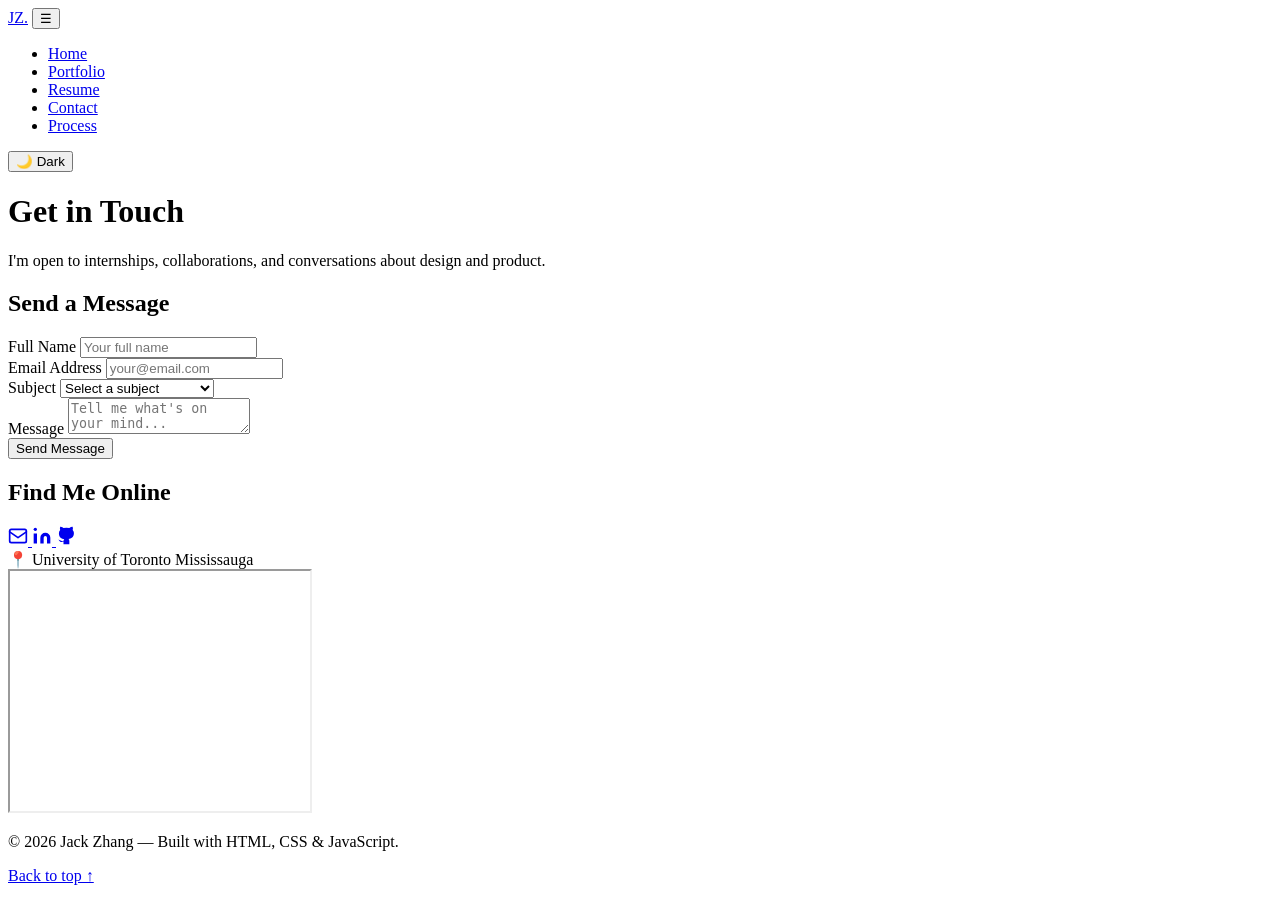
==== contact.html @ 409fe3df "Add contact.html for user communication" ====
<!DOCTYPE html>
<html lang="en">
<head>
  <meta charset="UTF-8" />
  <meta name="viewport" content="width=device-width, initial-scale=1.0" />
  <title>Contact | Jack Zhang</title>
  <link rel="stylesheet" href="css/style.css" />
</head>
<body>

  <nav class="navbar">
    <div class="nav-container">
      <a href="index.html" class="nav-logo">JZ<span class="logo-dot">.</span></a>
      <button class="hamburger" id="hamburger" aria-label="Open navigation menu">&#9776;</button>
      <ul class="nav-links" id="nav-links">
        <li><a href="index.html">Home</a></li>
        <li><a href="portfolio.html">Portfolio</a></li>
        <li><a href="resume.html">Resume</a></li>
        <li><a href="contact.html" class="active">Contact</a></li>
        <li><a href="process.html">Process</a></li>
      </ul>
      <button class="dark-toggle" id="darkToggle">🌙 Dark</button>
    </div>
  </nav>

  <main class="page-wrapper">
    <div class="page-hero">
      <div class="container">
        <h1>Get in Touch</h1>
        <p>I'm open to internships, collaborations, and conversations about design and product.</p>
      </div>
    </div>

    <section class="section">
      <div class="container">
        <div class="contact-layout">

          <!-- LEFT: Form -->
          <div>
            <h2 class="resume-section-title">Send a Message</h2>
            <form class="contact-form" id="contact-form" action="#" method="post" novalidate>

              <div class="form-group">
                <label for="name">Full Name</label>
                <input type="text" id="name" name="name" placeholder="Your full name" required aria-required="true" />
              </div>

              <div class="form-group">
                <label for="email">Email Address</label>
                <input type="email" id="email" name="email" placeholder="your@email.com" required aria-required="true" />
              </div>

              <div class="form-group">
                <label for="subject">Subject</label>
                <select id="subject" name="subject" required aria-required="true">
                  <option value="" disabled selected>Select a subject</option>
                  <option value="internship">Internship Opportunity</option>
                  <option value="collaboration">Collaboration</option>
                  <option value="freelance">Freelance Project</option>
                  <option value="other">Other</option>
                </select>
              </div>

              <div class="form-group">
                <label for="message">Message</label>
                <textarea id="message" name="message" placeholder="Tell me what's on your mind..." required aria-required="true"></textarea>
              </div>

              <button type="submit" class="btn btn-primary">Send Message</button>
            </form>
          </div>

          <!-- RIGHT: Logo icons + map -->
          <div class="contact-info">
            <h2 class="resume-section-title">Find Me Online</h2>

            <!-- Logo-only icon links, no padding cards -->
            <div class="contact-icons-row">

              <!-- Email -->
              <!-- Email -->
                <a href="mailto:Azhejack@gmail.com" class="contact-icon-link" title="Email: Azhejack@gmail.com" aria-label="Send email to Azhejack@gmail.com">
                <svg xmlns="http://www.w3.org/2000/svg" width="20" height="20" viewBox="0 0 24 24" fill="none" stroke="currentColor" stroke-width="2" stroke-linecap="round" stroke-linejoin="round">
                  <rect x="2" y="4" width="20" height="16" rx="2"/>
                  <path d="M22 7l-10 7L2 7"/>
                </svg>
                </a>

              <!-- LinkedIn -->
              <a href="https://www.linkedin.com/in/jingzhe-zhang-9014a931b" target="_blank" rel="noopener" class="contact-icon-link" title="LinkedIn" aria-label="Visit LinkedIn profile">
                <!-- LinkedIn SVG -->
                <svg xmlns="http://www.w3.org/2000/svg" width="20" height="20" viewBox="0 0 24 24" fill="currentColor" aria-hidden="true">
                  <path d="M16 8a6 6 0 0 1 6 6v7h-4v-7a2 2 0 0 0-2-2 2 2 0 0 0-2 2v7h-4v-7a6 6 0 0 1 6-6z"/>
                  <rect x="2" y="9" width="4" height="12"/>
                  <circle cx="4" cy="4" r="2"/>
                </svg>
              </a>

              <!-- GitHub -->
              <a href="https://github.com/JazheZhang" target="_blank" rel="noopener" class="contact-icon-link" title="GitHub" aria-label="Visit GitHub profile">
                <!-- GitHub SVG -->
                <svg xmlns="http://www.w3.org/2000/svg" width="20" height="20" viewBox="0 0 24 24" fill="currentColor" aria-hidden="true">
                  <path d="M9 19c-5 1.5-5-2.5-7-3m14 6v-3.87a3.37 3.37 0 0 0-.94-2.61c3.14-.35 6.44-1.54 6.44-7A5.44 5.44 0 0 0 20 4.77 5.07 5.07 0 0 0 19.91 1S18.73.65 16 2.48a13.38 13.38 0 0 0-7 0C6.27.65 5.09 1 5.09 1A5.07 5.07 0 0 0 5 4.77a5.44 5.44 0 0 0-1.5 3.78c0 5.42 3.3 6.61 6.44 7A3.37 3.37 0 0 0 9 18.13V22"/>
                </svg>
              </a>

            </div>

            <!-- Embedded Google Map -->
            <div class="contact-embed">
              <div class="embed-label">&#128205; University of Toronto Mississauga</div>
              <iframe
                src="https://www.google.com/maps/embed?pb=!1m18!1m12!1m3!1d2889.0!2d-79.6634!3d43.5489!2m3!1f0!2f0!3f0!3m2!1i1024!2i768!4f13.1!3m3!1m2!1s0x882b47c4b3e7b1d3%3A0x6b5c7b5e8e8e8e8e!2sUniversity%20of%20Toronto%20Mississauga!5e0!3m2!1sen!2sca!4v1"
                height="240"
                allowfullscreen=""
                loading="lazy"
                referrerpolicy="no-referrer-when-downgrade"
                title="Map showing University of Toronto Mississauga campus location"
              ></iframe>
            </div>

          </div>
        </div>
      </div>
    </section>
  </main>

  <footer class="footer">
    <p>&copy; 2026 Jack Zhang &mdash; Built with HTML, CSS &amp; JavaScript.</p>
    <a href="#" class="footer-top">Back to top &uarr;</a>
  </footer>

<script src="js/script.js"></script>
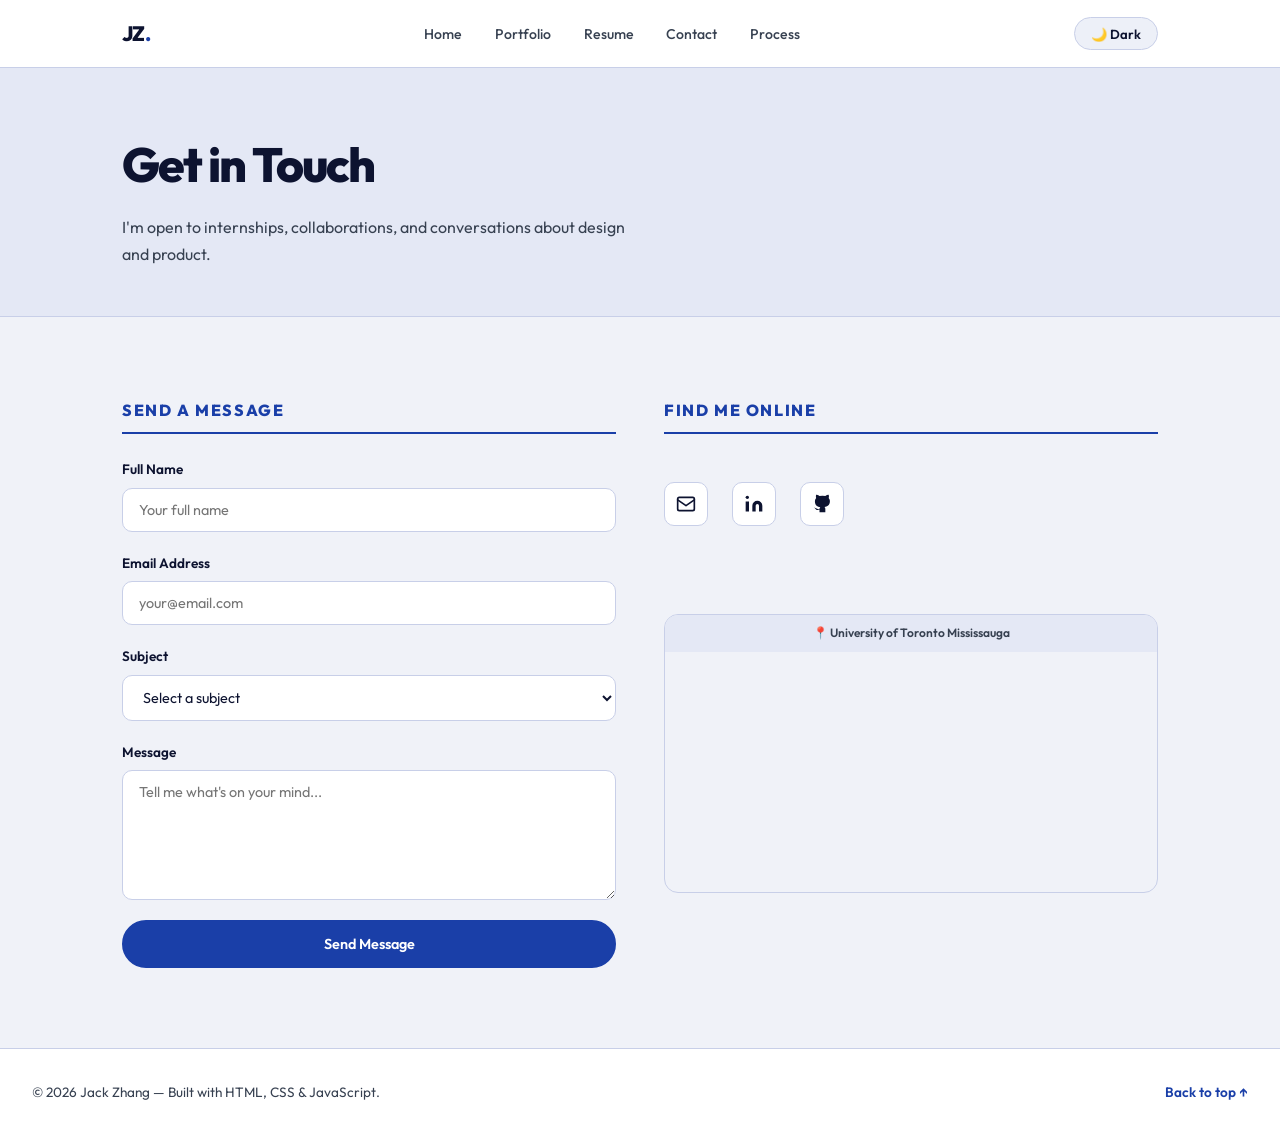
==== commit 30e691f2: "Update stylesheet and script links in contact.html" ====
--- a/contact.html
+++ b/contact.html
@@ -4,7 +4,7 @@
   <meta charset="UTF-8" />
   <meta name="viewport" content="width=device-width, initial-scale=1.0" />
   <title>Contact | Jack Zhang</title>
-  <link rel="stylesheet" href="css/style.css" />
+<link rel="stylesheet" href="style.css" />
 </head>
 <body>
 
@@ -130,4 +130,4 @@
     <a href="#" class="footer-top">Back to top &uarr;</a>
   </footer>
 
-<script src="js/script.js"></script>
+<script src="script.js"></script>
--- a/style.css
+++ b/style.css
@@ -0,0 +1,1350 @@
+/* ============================================
+   style.css — Jack Zhang Portfolio
+   All styles for the entire website
+   ============================================ */
+
+/* --- Google Font --- */
+@import url('https://fonts.googleapis.com/css2?family=Outfit:wght@300;400;500;600;700;800&display=swap');
+
+/* --- CSS Variables (Light Mode Default) --- */
+:root {
+  --bg:           #f0f2f8;
+  --bg-alt:       #e4e8f5;
+  --surface:      #ffffff;
+  --border:       #c8cfe8;
+  --accent:       #1a3fa8;
+  --accent-hover: #163391;
+  --accent-light: rgba(26, 63, 168, 0.08);
+  --text:         #0d1330;
+  --text-muted:   #374151;
+  --radius:       14px;
+  --nav-height:   68px;
+  --font:         'Outfit', system-ui, sans-serif;
+  --shadow:       0 4px 20px rgba(13, 19, 48, 0.08);
+}
+
+/* --- Dark Mode --- */
+body.dark {
+  --bg:           #080c14;
+  --bg-alt:       #0f1526;
+  --surface:      #0d1220;
+  --border:       #1a2236;
+  --accent:       #7aaeff;
+  --accent-hover: #5b95f7;
+  --accent-light: rgba(122, 174, 255, 0.08);
+  --text:         #f0f2f7;
+  --text-muted:   #aab4cc;
+  --shadow:       0 4px 20px rgba(0, 0, 0, 0.3);
+}
+
+/* --- Reset & Base --- */
+*, *::before, *::after {
+  box-sizing: border-box;
+  margin: 0;
+  padding: 0;
+}
+
+html { scroll-behavior: smooth; }
+
+body {
+  background-color: var(--bg);
+  color: var(--text);
+  font-family: var(--font);
+  font-size: 16px;
+  line-height: 1.7;
+  transition: background-color 0.3s, color 0.3s;
+}
+
+a { text-decoration: none; color: inherit; }
+ul { list-style: none; }
+img { max-width: 100%; display: block; }
+
+.container {
+  max-width: 1100px;
+  margin: 0 auto;
+  padding: 0 2rem;
+}
+
+/* ============================================
+   NAVBAR (shared across all pages)
+   ============================================ */
+.navbar {
+  position: fixed;
+  top: 0; left: 0; right: 0;
+  height: var(--nav-height);
+  background-color: var(--surface);
+  border-bottom: 1px solid var(--border);
+  z-index: 100;
+  transition: background-color 0.3s, border-color 0.3s;
+}
+
+.nav-container {
+  max-width: 1100px;
+  margin: 0 auto;
+  padding: 0 2rem;
+  height: 100%;
+  display: flex;
+  align-items: center;
+  justify-content: space-between;
+  gap: 1rem;
+}
+
+.nav-logo {
+  font-size: 1.3rem;
+  font-weight: 800;
+  color: var(--text);
+  letter-spacing: -0.03em;
+}
+
+.logo-dot { color: var(--accent); }
+
+.nav-links {
+  display: flex;
+  gap: 0.25rem;
+  align-items: center;
+}
+
+.nav-links a {
+  font-size: 0.88rem;
+  font-weight: 500;
+  color: var(--text-muted);
+  padding: 0.4rem 0.9rem;
+  border-radius: 8px;
+  transition: color 0.2s, background-color 0.2s;
+}
+
+.nav-links a:hover,
+.nav-links a.active {
+  color: var(--accent);
+  background-color: var(--accent-light);
+}
+
+.hamburger {
+  display: none;
+  background: none;
+  border: 1px solid var(--border);
+  color: var(--text);
+  font-size: 1.2rem;
+  padding: 0.3rem 0.7rem;
+  border-radius: 8px;
+  cursor: pointer;
+}
+
+.dark-toggle {
+  display: flex;
+  align-items: center;
+  gap: 0.4rem;
+  background: var(--accent-light);
+  border: 1px solid var(--border);
+  color: var(--text);
+  font-size: 0.82rem;
+  font-weight: 600;
+  font-family: var(--font);
+  padding: 0.45rem 1rem;
+  border-radius: 100px;
+  cursor: pointer;
+  transition: all 0.2s;
+  white-space: nowrap;
+}
+
+.dark-toggle:hover {
+  background: var(--accent);
+  color: #fff;
+  border-color: var(--accent);
+}
+
+/* ============================================
+   BUTTONS (shared)
+   ============================================ */
+.btn {
+  display: inline-block;
+  padding: 0.8rem 1.75rem;
+  border-radius: 100px;
+  font-size: 0.9rem;
+  font-weight: 600;
+  font-family: var(--font);
+  cursor: pointer;
+  transition: all 0.2s;
+  border: 2px solid transparent;
+}
+
+.btn-primary {
+  background-color: var(--accent);
+  color: #ffffff;
+  border-color: var(--accent);
+}
+.btn-primary:hover {
+  background-color: var(--accent-hover);
+  border-color: var(--accent-hover);
+  transform: translateY(-2px);
+  box-shadow: 0 6px 20px rgba(26, 63, 168, 0.25);
+}
+
+.btn-outline {
+  background-color: transparent;
+  color: var(--accent);
+  border-color: var(--accent);
+}
+.btn-outline:hover {
+  background-color: var(--accent);
+  color: #ffffff;
+  transform: translateY(-2px);
+}
+
+/* ============================================
+   PAGE WRAPPER (adds top padding for fixed nav)
+   ============================================ */
+.page-wrapper {
+  padding-top: var(--nav-height);
+  min-height: 100vh;
+}
+
+/* ============================================
+   SECTION STYLES (shared)
+   ============================================ */
+.section { padding: 5rem 0; }
+.section-alt { background-color: var(--bg-alt); transition: background-color 0.3s; }
+
+.section-header {
+  display: flex;
+  align-items: baseline;
+  gap: 0.75rem;
+  margin-bottom: 3rem;
+}
+
+.section-number {
+  font-size: 0.72rem;
+  font-weight: 700;
+  letter-spacing: 0.15em;
+  color: var(--accent);
+  opacity: 0.55;
+}
+
+.section-title {
+  font-size: clamp(1.6rem, 3vw, 2.2rem);
+  font-weight: 800;
+  color: var(--text);
+  letter-spacing: -0.03em;
+}
+
+.section-title::after {
+  content: '';
+  display: block;
+  width: 40px;
+  height: 3px;
+  background-color: var(--accent);
+  border-radius: 2px;
+  margin-top: 0.5rem;
+}
+
+/* ============================================
+   FOOTER (shared)
+   ============================================ */
+.footer {
+  background: var(--surface);
+  border-top: 1px solid var(--border);
+  padding: 2rem;
+  display: flex;
+  justify-content: space-between;
+  align-items: center;
+  font-size: 0.85rem;
+  color: var(--text-muted);
+  transition: background-color 0.3s, border-color 0.3s;
+}
+
+.footer-top {
+  color: var(--accent);
+  font-weight: 600;
+  font-size: 0.85rem;
+  transition: opacity 0.2s;
+}
+.footer-top:hover { opacity: 0.7; }
+
+/* ============================================
+   HOME PAGE — HERO
+   ============================================ */
+.hero {
+  min-height: calc(100vh - var(--nav-height));
+  display: flex;
+  align-items: center;
+  gap: 4rem;
+  padding: 4rem 2rem;
+  max-width: 1100px;
+  margin: 0 auto;
+}
+
+.hero-content { flex: 1; }
+
+.hero-badge {
+  display: inline-block;
+  background: var(--accent-light);
+  border: 1px solid var(--border);
+  color: var(--accent);
+  font-size: 0.78rem;
+  font-weight: 600;
+  padding: 0.4rem 1rem;
+  border-radius: 100px;
+  margin-bottom: 1.5rem;
+  letter-spacing: 0.06em;
+}
+
+.hero-name {
+  font-size: clamp(2.8rem, 6vw, 5rem);
+  font-weight: 800;
+  line-height: 1.0;
+  letter-spacing: -0.04em;
+  color: var(--text);
+  margin-bottom: 0.5rem;
+}
+
+.hero-name-accent { color: var(--accent); }
+
+.hero-role {
+  font-size: 1.1rem;
+  font-weight: 600;
+  color: var(--accent);
+  margin-bottom: 1rem;
+}
+
+.hero-bio {
+  font-size: 1rem;
+  color: var(--text-muted);
+  max-width: 480px;
+  margin-bottom: 2rem;
+  line-height: 1.75;
+}
+
+.hero-buttons {
+  display: flex;
+  gap: 1rem;
+  flex-wrap: wrap;
+}
+
+/* Hero photo side */
+.hero-photo-side {
+  flex-shrink: 0;
+  display: flex;
+  flex-direction: column;
+  align-items: center;
+  gap: 1rem;
+}
+
+.hero-photo-frame {
+  width: 280px;
+  height: 280px;
+  border-radius: 24px;
+  background: var(--accent-light);
+  border: 2px solid var(--border);
+  overflow: hidden;
+  display: flex;
+  align-items: center;
+  justify-content: center;
+  position: relative;
+}
+
+.hero-photo-frame img {
+  width: 100%;
+  height: 100%;
+  object-fit: cover;
+}
+
+/* Placeholder shown when no photo is added */
+.photo-placeholder {
+  display: flex;
+  flex-direction: column;
+  align-items: center;
+  gap: 0.5rem;
+  color: var(--accent);
+  opacity: 0.5;
+  text-align: center;
+  padding: 1rem;
+}
+
+.photo-placeholder span {
+  font-size: 3rem;
+}
+
+.photo-placeholder p {
+  font-size: 0.78rem;
+  font-weight: 600;
+  color: var(--text-muted);
+}
+
+/* Quick info cards below photo */
+.hero-info-cards {
+  display: flex;
+  gap: 0.75rem;
+}
+
+.info-chip {
+  background: var(--surface);
+  border: 1px solid var(--border);
+  border-radius: 10px;
+  padding: 0.6rem 1rem;
+  text-align: center;
+  font-size: 0.72rem;
+}
+
+.info-chip-label {
+  display: block;
+  font-weight: 700;
+  color: var(--accent);
+  letter-spacing: 0.08em;
+  text-transform: uppercase;
+  margin-bottom: 0.15rem;
+}
+
+.info-chip-value {
+  display: block;
+  font-weight: 600;
+  color: var(--text);
+  font-size: 0.78rem;
+}
+
+/* ============================================
+   HOME PAGE — ABOUT STRIP
+   ============================================ */
+.home-about {
+  background: var(--bg-alt);
+  padding: 4rem 0;
+  transition: background-color 0.3s;
+}
+
+.facts-row {
+  display: grid;
+  grid-template-columns: repeat(4, 1fr);
+  gap: 1.5rem;
+}
+
+.fact-card {
+  background: var(--surface);
+  border: 1px solid var(--border);
+  border-radius: var(--radius);
+  padding: 1.5rem;
+  text-align: center;
+  transition: transform 0.2s, border-color 0.2s;
+}
+
+.fact-card:hover {
+  transform: translateY(-3px);
+  border-color: var(--accent);
+}
+
+.fact-number {
+  display: block;
+  font-size: 2.2rem;
+  font-weight: 800;
+  color: var(--accent);
+  letter-spacing: -0.04em;
+  line-height: 1;
+  margin-bottom: 0.35rem;
+}
+
+.fact-label {
+  display: block;
+  font-size: 0.78rem;
+  font-weight: 600;
+  color: var(--text-muted);
+}
+
+/* ============================================
+   PORTFOLIO PAGE
+   ============================================ */
+.portfolio-intro {
+  font-size: 1rem;
+  color: var(--text-muted);
+  max-width: 600px;
+  margin-bottom: 3rem;
+  line-height: 1.75;
+}
+
+/* CSS Grid gallery layout */
+.portfolio-grid {
+  display: grid;
+  grid-template-columns: repeat(3, 1fr);
+  gap: 1.5rem;
+}
+
+.portfolio-card {
+  background: var(--surface);
+  border: 1px solid var(--border);
+  border-radius: var(--radius);
+  overflow: hidden;
+  transition: transform 0.2s, box-shadow 0.2s, border-color 0.2s;
+}
+
+.portfolio-card:hover {
+  transform: translateY(-5px);
+  box-shadow: var(--shadow);
+  border-color: var(--accent);
+}
+
+.portfolio-card-img {
+  width: 100%;
+  height: 180px;
+  background: var(--accent-light);
+  display: flex;
+  align-items: center;
+  justify-content: center;
+  font-size: 3rem;
+  color: var(--accent);
+  position: relative;
+  overflow: hidden;
+}
+
+.portfolio-card-img img {
+  width: 100%;
+  height: 100%;
+  object-fit: cover;
+}
+
+.portfolio-card-body {
+  padding: 1.5rem;
+}
+
+.portfolio-card-tag {
+  display: inline-block;
+  background: var(--accent-light);
+  color: var(--accent);
+  font-size: 0.7rem;
+  font-weight: 700;
+  letter-spacing: 0.08em;
+  text-transform: uppercase;
+  padding: 0.25rem 0.65rem;
+  border-radius: 100px;
+  margin-bottom: 0.6rem;
+}
+
+.portfolio-card-body h3 {
+  font-size: 1rem;
+  font-weight: 700;
+  color: var(--text);
+  margin-bottom: 0.4rem;
+}
+
+.portfolio-card-body p {
+  font-size: 0.85rem;
+  color: var(--text-muted);
+  line-height: 1.6;
+  margin-bottom: 1rem;
+}
+
+.portfolio-tags {
+  display: flex;
+  flex-wrap: wrap;
+  gap: 0.35rem;
+}
+
+.tag {
+  background: var(--bg-alt);
+  border: 1px solid var(--border);
+  color: var(--text-muted);
+  font-size: 0.7rem;
+  font-weight: 500;
+  padding: 0.18rem 0.6rem;
+  border-radius: 6px;
+}
+
+/* ============================================
+   RESUME PAGE
+   ============================================ */
+.resume-grid {
+  display: grid;
+  grid-template-columns: 1fr 1fr;
+  gap: 3rem;
+  align-items: start;
+}
+
+.resume-section-title {
+  font-size: 1rem;
+  font-weight: 800;
+  color: var(--accent);
+  text-transform: uppercase;
+  letter-spacing: 0.1em;
+  margin-bottom: 1.5rem;
+  padding-bottom: 0.5rem;
+  border-bottom: 2px solid var(--accent);
+}
+
+/* Resume entry — date on left, details on right using Flexbox */
+.resume-entry {
+  display: flex;
+  gap: 1.25rem;
+  margin-bottom: 1.75rem;
+}
+
+.resume-date {
+  flex-shrink: 0;
+  width: 100px;
+  font-size: 0.78rem;
+  font-weight: 600;
+  color: var(--accent);
+  padding-top: 0.25rem;
+  line-height: 1.4;
+}
+
+.resume-details {
+  flex: 1;
+}
+
+.resume-details h4 {
+  font-size: 0.95rem;
+  font-weight: 700;
+  color: var(--text);
+  margin-bottom: 0.2rem;
+}
+
+.resume-details .institution {
+  font-size: 0.85rem;
+  color: var(--accent);
+  font-weight: 600;
+  margin-bottom: 0.4rem;
+}
+
+.resume-details p {
+  font-size: 0.85rem;
+  color: var(--text-muted);
+  line-height: 1.6;
+}
+
+/* Skills list */
+.skills-list {
+  display: flex;
+  flex-direction: column;
+  gap: 0.75rem;
+}
+
+.skill-row {
+  display: flex;
+  align-items: center;
+  gap: 1rem;
+}
+
+.skill-name {
+  width: 130px;
+  font-size: 0.85rem;
+  font-weight: 600;
+  color: var(--text);
+  flex-shrink: 0;
+}
+
+.skill-bar {
+  flex: 1;
+  height: 8px;
+  background: var(--border);
+  border-radius: 100px;
+  overflow: hidden;
+}
+
+.skill-fill {
+  height: 100%;
+  background: var(--accent);
+  border-radius: 100px;
+}
+
+/* ============================================
+   CONTACT PAGE
+   ============================================ */
+.contact-layout {
+  display: grid;
+  grid-template-columns: 1fr 1fr;
+  gap: 3rem;
+  align-items: start;
+}
+
+/* HTML Form */
+.contact-form {
+  display: flex;
+  flex-direction: column;
+  gap: 1.25rem;
+}
+
+.form-group {
+  display: flex;
+  flex-direction: column;
+  gap: 0.4rem;
+}
+
+.form-group label {
+  font-size: 0.85rem;
+  font-weight: 600;
+  color: var(--text);
+}
+
+.form-group input,
+.form-group select,
+.form-group textarea {
+  width: 100%;
+  padding: 0.75rem 1rem;
+  border: 1.5px solid var(--border);
+  border-radius: 10px;
+  background: var(--surface);
+  color: var(--text);
+  font-family: var(--font);
+  font-size: 0.9rem;
+  transition: border-color 0.2s, box-shadow 0.2s;
+  outline: none;
+}
+
+.form-group input:focus,
+.form-group select:focus,
+.form-group textarea:focus {
+  border-color: var(--accent);
+  box-shadow: 0 0 0 3px var(--accent-light);
+}
+
+.form-group textarea { resize: vertical; min-height: 130px; }
+
+/* Contact info side */
+.contact-info {
+  display: flex;
+  flex-direction: column;
+  gap: 1.5rem;
+}
+
+.contact-info-item {
+  display: flex;
+  align-items: flex-start;
+  gap: 1rem;
+}
+
+.contact-info-icon {
+  width: 40px;
+  height: 40px;
+  background: var(--accent-light);
+  border: 1px solid var(--border);
+  border-radius: 10px;
+  display: flex;
+  align-items: center;
+  justify-content: center;
+  font-size: 1.1rem;
+  flex-shrink: 0;
+}
+
+.contact-info-text strong {
+  display: block;
+  font-size: 0.85rem;
+  font-weight: 700;
+  color: var(--text);
+  margin-bottom: 0.15rem;
+}
+
+.contact-info-text span {
+  font-size: 0.85rem;
+  color: var(--text-muted);
+}
+
+/* Embedded media */
+.contact-embed {
+  margin-top: 1.5rem;
+  border-radius: var(--radius);
+  overflow: hidden;
+  border: 1px solid var(--border);
+}
+
+.contact-embed iframe {
+  width: 100%;
+  display: block;
+  border: none;
+}
+
+.embed-label {
+  font-size: 0.75rem;
+  font-weight: 600;
+  color: var(--text-muted);
+  text-align: center;
+  padding: 0.5rem;
+  background: var(--bg-alt);
+}
+
+/* ============================================
+   PROCESS PAGE
+   ============================================ */
+.process-intro {
+  font-size: 1rem;
+  color: var(--text-muted);
+  max-width: 650px;
+  margin-bottom: 3rem;
+  line-height: 1.8;
+}
+
+.process-block {
+  background: var(--surface);
+  border: 1px solid var(--border);
+  border-radius: var(--radius);
+  padding: 2rem;
+  margin-bottom: 2rem;
+}
+
+.process-block h3 {
+  font-size: 1.1rem;
+  font-weight: 800;
+  color: var(--text);
+  margin-bottom: 1rem;
+  padding-bottom: 0.75rem;
+  border-bottom: 1px solid var(--border);
+}
+
+.process-block p {
+  font-size: 0.92rem;
+  color: var(--text-muted);
+  line-height: 1.8;
+  margin-bottom: 0.75rem;
+}
+
+.process-block p:last-child { margin-bottom: 0; }
+
+/* Wireframe placeholder grid */
+.wireframe-grid {
+  display: grid;
+  grid-template-columns: repeat(3, 1fr);
+  gap: 1rem;
+  margin-top: 1.25rem;
+}
+
+.wireframe-item {
+  background: var(--bg-alt);
+  border: 1px dashed var(--border);
+  border-radius: 10px;
+  padding: 1.5rem 1rem;
+  text-align: center;
+}
+
+.wireframe-item p {
+  font-size: 0.8rem;
+  color: var(--text-muted);
+  font-weight: 600;
+  margin: 0;
+}
+
+.wireframe-item span {
+  font-size: 2rem;
+  display: block;
+  margin-bottom: 0.4rem;
+  opacity: 0.4;
+}
+
+/* References list */
+.references-list {
+  margin-top: 0.75rem;
+  display: flex;
+  flex-direction: column;
+  gap: 0.75rem;
+}
+
+.reference-item {
+  font-size: 0.85rem;
+  color: var(--text-muted);
+  line-height: 1.65;
+  padding-left: 1rem;
+  border-left: 2px solid var(--border);
+}
+
+/* Accessibility checklist */
+.a11y-list {
+  display: flex;
+  flex-direction: column;
+  gap: 0.6rem;
+  margin-top: 0.75rem;
+}
+
+.a11y-item {
+  display: flex;
+  align-items: flex-start;
+  gap: 0.75rem;
+  font-size: 0.88rem;
+  color: var(--text-muted);
+  line-height: 1.6;
+}
+
+.a11y-check {
+  color: #16a34a;
+  font-weight: 700;
+  flex-shrink: 0;
+  font-size: 1rem;
+}
+
+/* ============================================
+   PAGE HERO (for inner pages)
+   ============================================ */
+.page-hero {
+  background: var(--bg-alt);
+  padding: 3.5rem 0 3rem;
+  border-bottom: 1px solid var(--border);
+  transition: background-color 0.3s;
+}
+
+.page-hero h1 {
+  font-size: clamp(2rem, 4vw, 3rem);
+  font-weight: 800;
+  color: var(--text);
+  letter-spacing: -0.04em;
+  margin-bottom: 0.5rem;
+}
+
+.page-hero p {
+  font-size: 1rem;
+  color: var(--text-muted);
+  max-width: 520px;
+}
+
+/* ============================================
+   MEDIA QUERIES — RESPONSIVE
+   ============================================ */
+
+/* Tablet 900px */
+@media (max-width: 900px) {
+
+  .hero {
+    flex-direction: column-reverse;
+    text-align: center;
+    gap: 2rem;
+    padding: 3rem 2rem;
+  }
+
+  .hero-bio { margin: 0 auto 2rem; }
+  .hero-buttons { justify-content: center; }
+
+  .hero-photo-frame { width: 200px; height: 200px; }
+
+  .facts-row { grid-template-columns: repeat(2, 1fr); }
+
+  .portfolio-grid { grid-template-columns: repeat(2, 1fr); }
+
+  .resume-grid { grid-template-columns: 1fr; gap: 2rem; }
+
+  .contact-layout { grid-template-columns: 1fr; }
+
+  .wireframe-grid { grid-template-columns: repeat(2, 1fr); }
+}
+
+/* Mobile 768px */
+@media (max-width: 768px) {
+
+  /* Hamburger shows, nav links stack */
+  .nav-links {
+    display: none;
+    position: absolute;
+    top: var(--nav-height);
+    left: 0; right: 0;
+    background-color: var(--surface);
+    border-bottom: 1px solid var(--border);
+    flex-direction: column;
+    padding: 1rem 1.5rem;
+    gap: 0.25rem;
+    z-index: 99;
+  }
+
+  .nav-links.open { display: flex; }
+  .hamburger { display: block; }
+
+  .portfolio-grid { grid-template-columns: 1fr; }
+  .wireframe-grid { grid-template-columns: 1fr; }
+
+  .footer {
+    flex-direction: column;
+    gap: 0.5rem;
+    text-align: center;
+  }
+}
+
+/* Small mobile 480px */
+@media (max-width: 480px) {
+
+  .container { padding: 0 1.25rem; }
+
+  .hero-buttons {
+    flex-direction: column;
+    align-items: center;
+  }
+  .hero-buttons .btn { width: 100%; text-align: center; }
+
+  .facts-row { grid-template-columns: 1fr 1fr; }
+
+  .hero-info-cards { flex-direction: column; }
+
+  .resume-entry { flex-direction: column; gap: 0.4rem; }
+  .resume-date { width: auto; }
+
+  .contact-layout { grid-template-columns: 1fr; }
+}
+
+/* ============================================
+   PORTFOLIO — 2-column big cards
+   ============================================ */
+.portfolio-grid-2col {
+  grid-template-columns: repeat(2, 1fr);
+}
+
+.portfolio-card-link {
+  text-decoration: none;
+  color: inherit;
+  display: block;
+  cursor: pointer;
+}
+
+.portfolio-card-img-tall {
+  height: 260px;
+  position: relative;
+}
+
+.portfolio-card-overlay {
+  position: absolute;
+  inset: 0;
+  background: rgba(26, 63, 168, 0.85);
+  display: flex;
+  align-items: center;
+  justify-content: center;
+  opacity: 0;
+  transition: opacity 0.3s;
+  border-radius: 0;
+}
+
+.portfolio-card-link:hover .portfolio-card-overlay { opacity: 1; }
+
+.overlay-cta {
+  color: #fff;
+  font-size: 1rem;
+  font-weight: 700;
+  letter-spacing: 0.02em;
+}
+
+.card-read-more {
+  display: inline-block;
+  color: var(--accent);
+  font-size: 0.88rem;
+  font-weight: 700;
+  margin-top: 0.5rem;
+  transition: gap 0.2s;
+}
+
+.portfolio-card-link:hover .card-read-more { opacity: 0.75; }
+
+/* ============================================
+   CASE STUDY PAGES
+   ============================================ */
+.back-link {
+  display: inline-block;
+  color: var(--accent);
+  font-size: 0.88rem;
+  font-weight: 600;
+  margin-bottom: 1rem;
+  transition: opacity 0.2s;
+}
+.back-link:hover { opacity: 0.7; }
+
+.case-tag {
+  display: inline-block;
+  background: var(--accent-light);
+  border: 1px solid var(--border);
+  color: var(--accent);
+  font-size: 0.75rem;
+  font-weight: 700;
+  letter-spacing: 0.1em;
+  text-transform: uppercase;
+  padding: 0.35rem 0.9rem;
+  border-radius: 100px;
+  margin-bottom: 1rem;
+}
+
+.case-body { max-width: 820px; }
+
+.case-meta {
+  display: grid;
+  grid-template-columns: repeat(4, 1fr);
+  gap: 0;
+  border: 1px solid var(--border);
+  border-radius: var(--radius);
+  overflow: hidden;
+  margin-bottom: 3.5rem;
+}
+
+.case-meta-item {
+  padding: 1.25rem 1.5rem;
+  border-right: 1px solid var(--border);
+  background: var(--surface);
+}
+.case-meta-item:last-child { border-right: none; }
+
+.case-meta-label {
+  display: block;
+  font-size: 0.68rem;
+  font-weight: 700;
+  letter-spacing: 0.14em;
+  text-transform: uppercase;
+  color: var(--accent);
+  margin-bottom: 0.35rem;
+}
+
+.case-meta-value {
+  display: block;
+  font-size: 0.88rem;
+  font-weight: 700;
+  color: var(--text);
+  line-height: 1.35;
+}
+
+.case-section {
+  margin-bottom: 3rem;
+}
+
+.case-section h2 {
+  font-size: 1.3rem;
+  font-weight: 800;
+  color: var(--text);
+  letter-spacing: -0.02em;
+  margin-bottom: 1rem;
+  padding-bottom: 0.5rem;
+  border-bottom: 2px solid var(--accent);
+  display: inline-block;
+}
+
+.case-section p {
+  color: var(--text-muted);
+  font-size: 0.97rem;
+  line-height: 1.8;
+  margin-bottom: 1rem;
+}
+
+.case-section p:last-child { margin-bottom: 0; }
+
+.case-quote {
+  background: var(--accent-light);
+  border-left: 3px solid var(--accent);
+  border-radius: 0 10px 10px 0;
+  padding: 1.1rem 1.5rem;
+  margin: 1.5rem 0;
+  font-style: italic;
+  color: var(--text);
+  font-size: 0.95rem;
+  line-height: 1.75;
+}
+
+.case-steps {
+  display: flex;
+  flex-direction: column;
+  gap: 1rem;
+  margin: 1.5rem 0;
+}
+
+.case-step {
+  display: flex;
+  gap: 1.25rem;
+  align-items: flex-start;
+  background: var(--surface);
+  border: 1px solid var(--border);
+  border-radius: var(--radius);
+  padding: 1.25rem;
+}
+
+.case-step-num {
+  width: 36px;
+  height: 36px;
+  background: var(--accent);
+  color: #fff;
+  border-radius: 8px;
+  display: flex;
+  align-items: center;
+  justify-content: center;
+  font-size: 0.8rem;
+  font-weight: 800;
+  flex-shrink: 0;
+}
+
+.case-step strong {
+  display: block;
+  font-size: 0.95rem;
+  color: var(--text);
+  margin-bottom: 0.25rem;
+}
+
+.case-step p {
+  font-size: 0.85rem;
+  color: var(--text-muted);
+  margin: 0;
+  line-height: 1.6;
+}
+
+.case-metrics {
+  display: grid;
+  grid-template-columns: repeat(3, 1fr);
+  gap: 1rem;
+  margin: 1.5rem 0;
+}
+
+.case-metric {
+  background: var(--surface);
+  border: 1px solid var(--border);
+  border-radius: var(--radius);
+  padding: 1.5rem;
+  text-align: center;
+}
+
+.case-metric-val {
+  display: block;
+  font-size: 2rem;
+  font-weight: 800;
+  color: var(--accent);
+  letter-spacing: -0.04em;
+  line-height: 1;
+  margin-bottom: 0.4rem;
+}
+
+.case-metric-lbl {
+  display: block;
+  font-size: 0.78rem;
+  color: var(--text-muted);
+  line-height: 1.4;
+}
+
+.case-nav {
+  display: flex;
+  gap: 1rem;
+  justify-content: space-between;
+  margin-top: 3rem;
+  padding-top: 2rem;
+  border-top: 1px solid var(--border);
+}
+
+/* ============================================
+   SKILLS — simple pill tags, no bars
+   ============================================ */
+.skills-pills {
+  display: flex;
+  flex-wrap: wrap;
+  gap: 0.75rem;
+}
+
+.skill-pill {
+  background: var(--surface);
+  border: 1.5px solid var(--border);
+  color: var(--text);
+  font-size: 0.88rem;
+  font-weight: 600;
+  padding: 0.55rem 1.2rem;
+  border-radius: 100px;
+  transition: border-color 0.2s, color 0.2s, background-color 0.2s;
+}
+
+.skill-pill:hover {
+  border-color: var(--accent);
+  color: var(--accent);
+  background: var(--accent-light);
+}
+
+/* ============================================
+   CONTACT — logo-only icons, no padding cards
+   ============================================ */
+.contact-icons-row {
+  display: flex;
+  gap: 1.5rem;
+  align-items: center;
+  flex-wrap: wrap;
+  margin-bottom: 2.5rem;
+}
+
+.contact-icon-link {
+  display: inline-flex;
+  align-items: center;
+  justify-content: center;
+  width: 44px;
+  height: 44px;
+  border-radius: 10px;
+  background: var(--surface);
+  border: 1.5px solid var(--border);
+  transition: border-color 0.2s, transform 0.2s;
+  color: var(--text);
+  font-size: 1.2rem;
+}
+
+.contact-icon-link:hover {
+  border-color: var(--accent);
+  color: var(--accent);
+  transform: translateY(-2px);
+}
+
+/* ============================================
+   RESUME — work/leadership experience
+   ============================================ */
+.resume-bullet-list {
+  margin-top: 0.5rem;
+  padding-left: 1rem;
+  display: flex;
+  flex-direction: column;
+  gap: 0.3rem;
+}
+
+.resume-bullet-list li {
+  font-size: 0.84rem;
+  color: var(--text-muted);
+  line-height: 1.6;
+  list-style: disc;
+}
+
+@media (max-width: 768px) {
+  .portfolio-grid-2col { grid-template-columns: 1fr; }
+  .case-meta { grid-template-columns: repeat(2, 1fr); }
+  .case-meta-item { border-bottom: 1px solid var(--border); }
+  .case-metrics { grid-template-columns: 1fr; }
+}
+
+@media (max-width: 480px) {
+  .case-meta { grid-template-columns: 1fr; }
+  .case-nav { flex-direction: column; }
+}
+
+/* ============================================
+   CASE STUDY — full width image
+   ============================================ */
+.case-image-full {
+  margin: 1.5rem 0;
+  border-radius: var(--radius);
+  overflow: hidden;
+  border: 1px solid var(--border);
+  background: var(--bg-alt);
+}
+
+.case-image-full img {
+  width: 100%;
+  display: block;
+  object-fit: cover;
+}
+
+/* ============================================
+   PROCESS PAGE — wireframe images
+   ============================================ */
+.wireframe-grid {
+  display: grid;
+  grid-template-columns: repeat(2, 1fr);
+  gap: 1.25rem;
+  margin-top: 1.25rem;
+}
+
+.wireframe-item {
+  background: var(--bg-alt);
+  border: 1px solid var(--border);
+  border-radius: 10px;
+  overflow: hidden;
+  text-align: center;
+}
+
+.wireframe-item img {
+  width: 100%;
+  height: auto;
+  display: block;
+  object-fit: contain;
+}
+
+.wireframe-item p {
+  font-size: 0.8rem;
+  color: var(--text-muted);
+  font-weight: 600;
+  padding: 0.6rem 1rem;
+  margin: 0;
+  background: var(--surface);
+  border-top: 1px solid var(--border);
+}
+
+@media (max-width: 600px) {
+  .wireframe-grid { grid-template-columns: 1fr; }
+}
